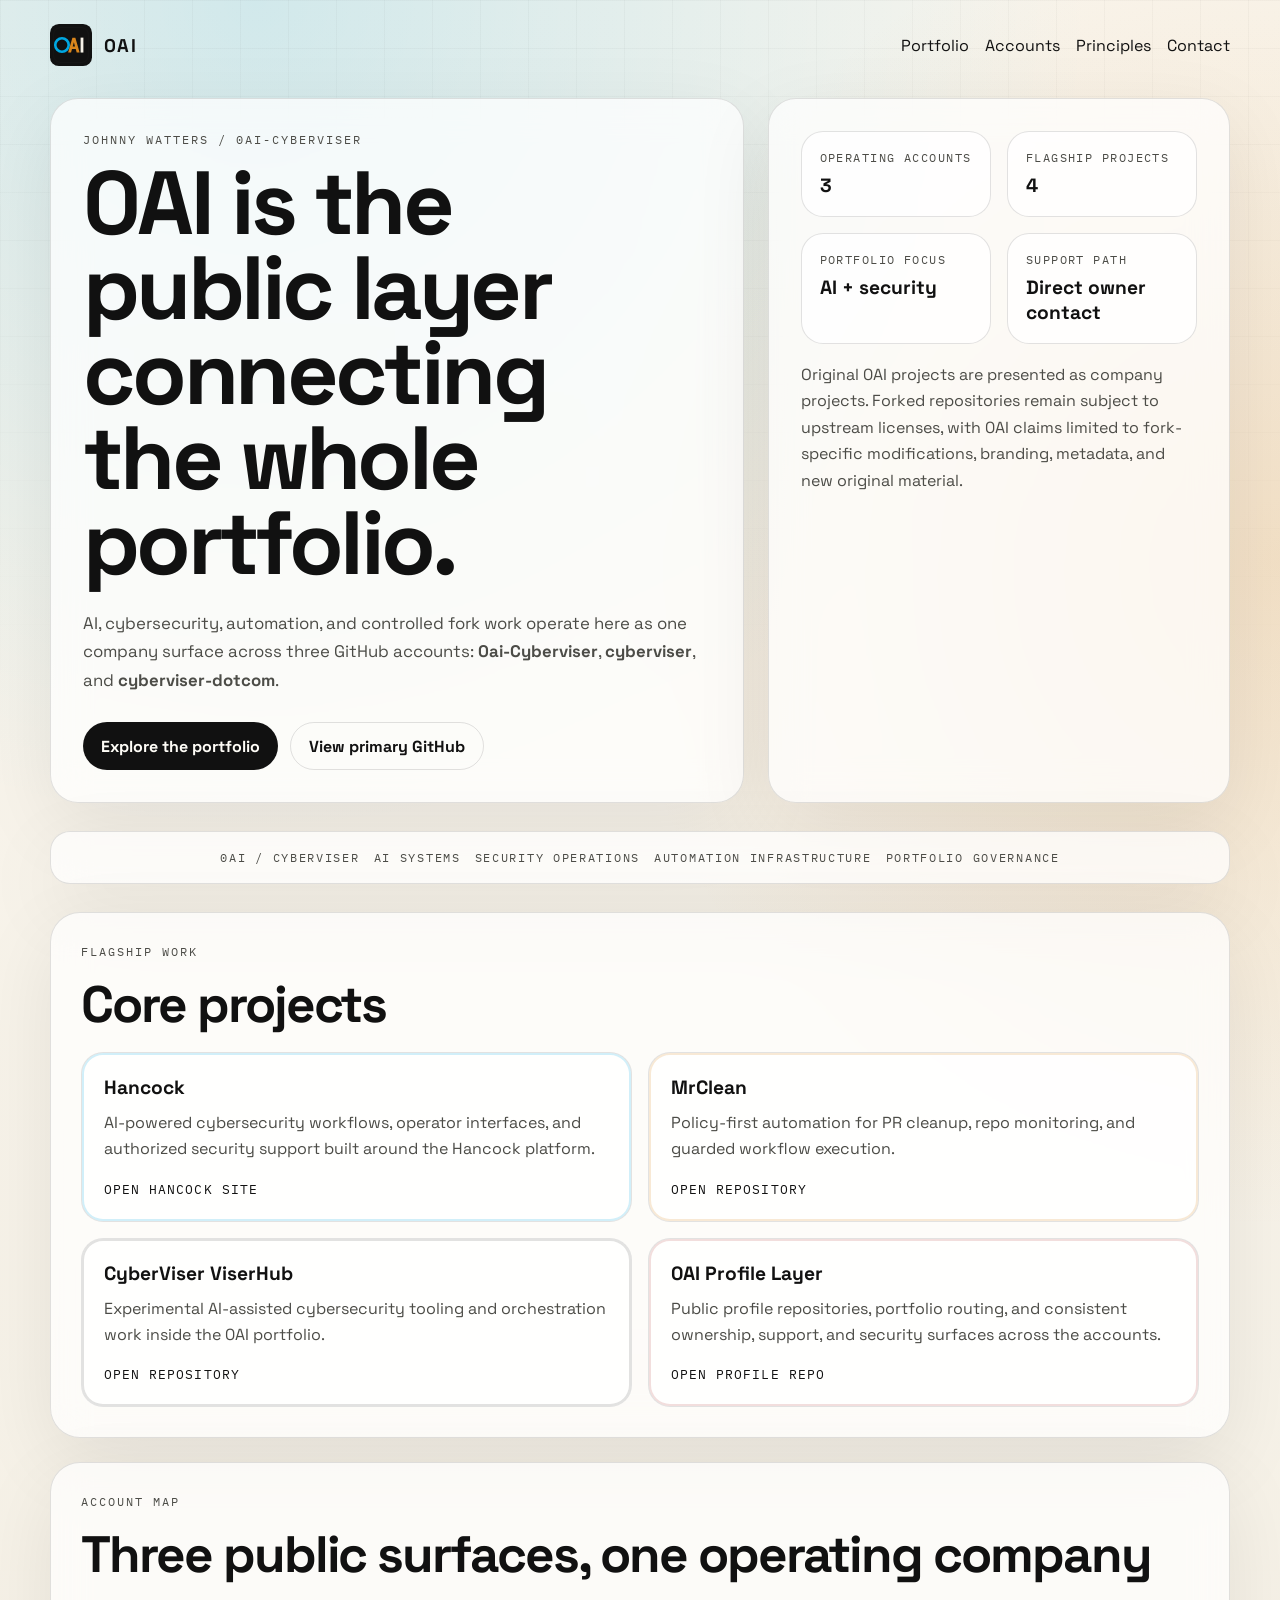
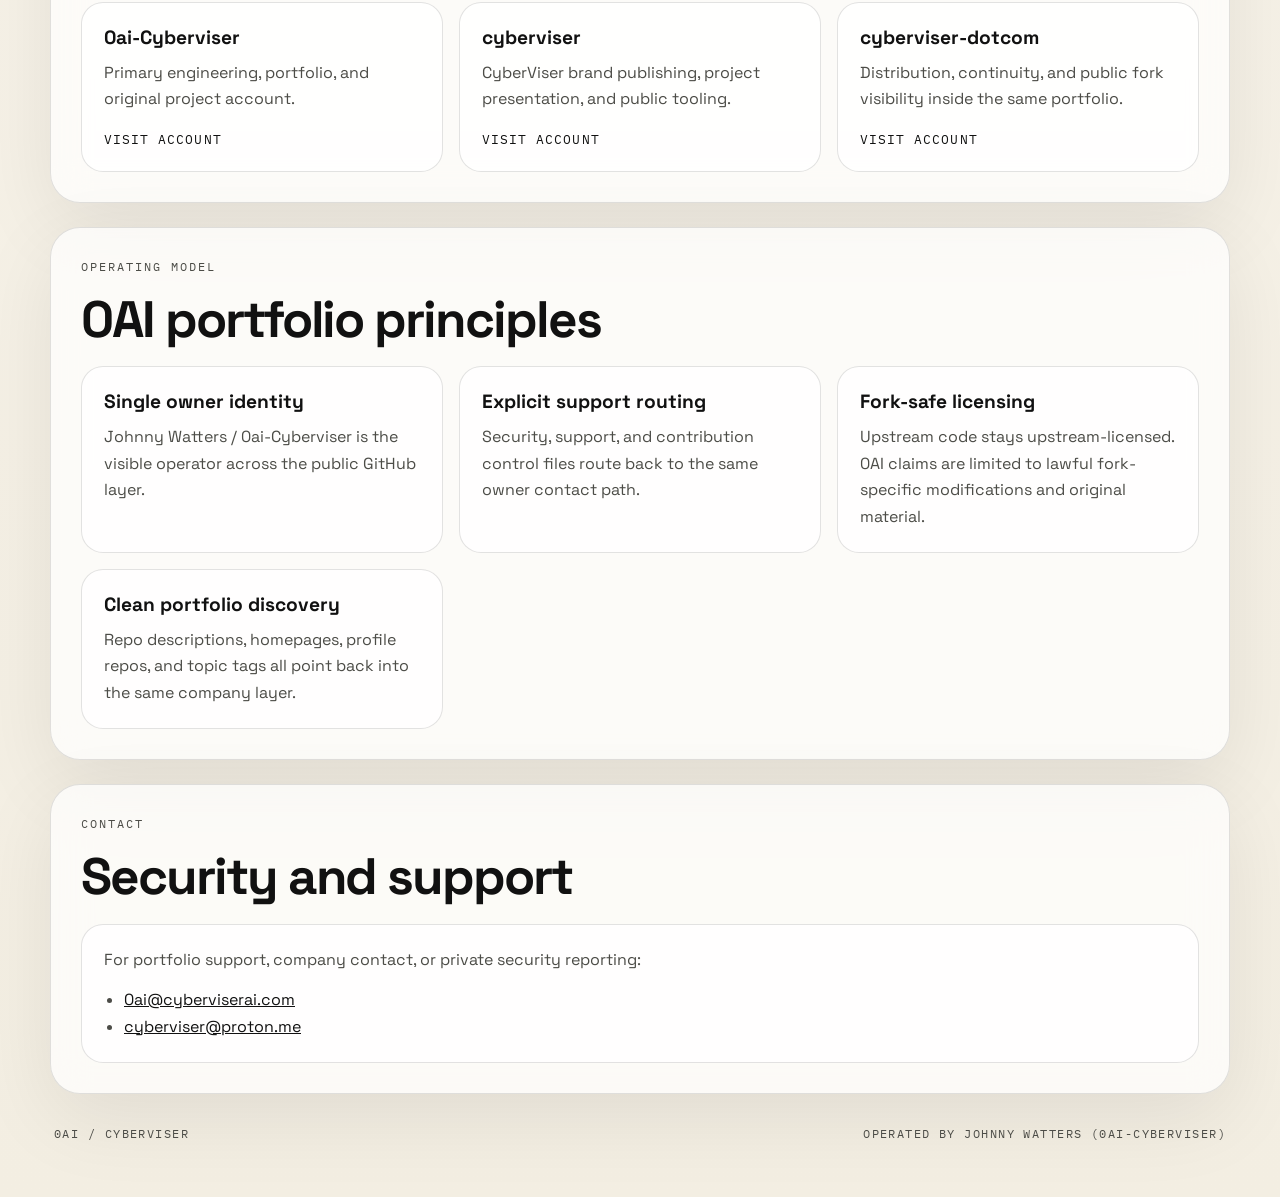
==== index.html @ 84fd2344 "Add 0AI landing site" ====
<!DOCTYPE html>
<html lang="en">
  <head>
    <meta charset="utf-8" />
    <meta name="viewport" content="width=device-width, initial-scale=1" />
    <title>0AI | Portfolio Hub</title>
    <meta
      name="description"
      content="0AI is the public portfolio hub for Johnny Watters (0ai-Cyberviser), connecting AI, cybersecurity, and automation projects across the 0ai-Cyberviser, cyberviser, and cyberviser-dotcom GitHub accounts."
    />
    <meta property="og:title" content="0AI | Portfolio Hub" />
    <meta
      property="og:description"
      content="AI, cybersecurity, and automation projects operated by Johnny Watters (0ai-Cyberviser) under 0AI."
    />
    <meta property="og:type" content="website" />
    <meta property="og:image" content="assets/0ai-social-card.png" />
    <meta property="og:image:alt" content="0AI portfolio hub social card" />
    <meta name="twitter:card" content="summary_large_image" />
    <meta name="twitter:title" content="0AI | Portfolio Hub" />
    <meta
      name="twitter:description"
      content="AI, cybersecurity, and automation projects operated by Johnny Watters (0ai-Cyberviser) under 0AI."
    />
    <meta name="twitter:image" content="assets/0ai-social-card.png" />
    <link rel="preconnect" href="https://fonts.googleapis.com" />
    <link rel="preconnect" href="https://fonts.gstatic.com" crossorigin />
    <link
      href="https://fonts.googleapis.com/css2?family=IBM+Plex+Mono:wght@400;500;600&family=Space+Grotesk:wght@400;500;700&display=swap"
      rel="stylesheet"
    />
    <link rel="icon" href="assets/favicon.svg" type="image/svg+xml" />
    <link rel="manifest" href="site.webmanifest" />
    <link rel="stylesheet" href="styles.css" />
  </head>
  <body>
    <div class="page-shell">
      <header class="site-header">
        <a class="brand" href="#top" aria-label="0AI home">
          <img src="assets/0ai-mark.svg" alt="" />
          <span>0AI</span>
        </a>
        <nav class="site-nav" aria-label="Primary">
          <a href="#portfolio">Portfolio</a>
          <a href="#accounts">Accounts</a>
          <a href="#principles">Principles</a>
          <a href="#contact">Contact</a>
        </nav>
      </header>

      <main id="top">
        <section class="hero">
          <div class="hero-copy">
            <p class="eyebrow">Johnny Watters / 0ai-Cyberviser</p>
            <h1>0AI is the public layer connecting the whole portfolio.</h1>
            <p class="hero-text">
              AI, cybersecurity, automation, and controlled fork work operate
              here as one company surface across three GitHub accounts:
              <strong>0ai-Cyberviser</strong>, <strong>cyberviser</strong>, and
              <strong>cyberviser-dotcom</strong>.
            </p>
            <div class="hero-actions">
              <a class="primary-action" href="#portfolio">Explore the portfolio</a>
              <a class="secondary-action" href="https://github.com/0ai-Cyberviser">
                View primary GitHub
              </a>
            </div>
          </div>
          <div class="hero-panel">
            <div class="hero-panel-grid">
              <div class="metric-card">
                <span class="metric-label">Operating accounts</span>
                <strong>3</strong>
              </div>
              <div class="metric-card">
                <span class="metric-label">Flagship projects</span>
                <strong>4</strong>
              </div>
              <div class="metric-card">
                <span class="metric-label">Portfolio focus</span>
                <strong>AI + security</strong>
              </div>
              <div class="metric-card">
                <span class="metric-label">Support path</span>
                <strong>Direct owner contact</strong>
              </div>
            </div>
            <p class="panel-note">
              Original 0AI projects are presented as company projects. Forked
              repositories remain subject to upstream licenses, with 0AI claims
              limited to fork-specific modifications, branding, metadata, and
              new original material.
            </p>
          </div>
        </section>

        <section class="stripe-callout">
          <span>0AI / CyberViser</span>
          <span>AI systems</span>
          <span>security operations</span>
          <span>automation infrastructure</span>
          <span>portfolio governance</span>
        </section>

        <section class="section-block" id="portfolio">
          <div class="section-head">
            <p class="eyebrow">Flagship work</p>
            <h2>Core projects</h2>
          </div>
          <div class="project-grid">
            <article class="project-card accent-cyan">
              <h3>Hancock</h3>
              <p>
                AI-powered cybersecurity workflows, operator interfaces, and
                authorized security support built around the Hancock platform.
              </p>
              <a href="https://cyberviser.github.io/Hancock/">Open Hancock site</a>
            </article>
            <article class="project-card accent-gold">
              <h3>MrClean</h3>
              <p>
                Policy-first automation for PR cleanup, repo monitoring, and
                guarded workflow execution.
              </p>
              <a href="https://github.com/0ai-Cyberviser/mrclean">Open repository</a>
            </article>
            <article class="project-card accent-ink">
              <h3>CyberViser ViserHub</h3>
              <p>
                Experimental AI-assisted cybersecurity tooling and orchestration
                work inside the 0AI portfolio.
              </p>
              <a href="https://github.com/0ai-Cyberviser/CyberViser-ViserHub">
                Open repository
              </a>
            </article>
            <article class="project-card accent-rose">
              <h3>0AI Profile Layer</h3>
              <p>
                Public profile repositories, portfolio routing, and consistent
                ownership, support, and security surfaces across the accounts.
              </p>
              <a href="https://github.com/0ai-Cyberviser/0ai-Cyberviser">
                Open profile repo
              </a>
            </article>
          </div>
        </section>

        <section class="section-block" id="accounts">
          <div class="section-head">
            <p class="eyebrow">Account map</p>
            <h2>Three public surfaces, one operating company</h2>
          </div>
          <div class="account-grid">
            <article class="account-card">
              <h3>0ai-Cyberviser</h3>
              <p>Primary engineering, portfolio, and original project account.</p>
              <a href="https://github.com/0ai-Cyberviser">Visit account</a>
            </article>
            <article class="account-card">
              <h3>cyberviser</h3>
              <p>CyberViser brand publishing, project presentation, and public tooling.</p>
              <a href="https://github.com/cyberviser">Visit account</a>
            </article>
            <article class="account-card">
              <h3>cyberviser-dotcom</h3>
              <p>Distribution, continuity, and public fork visibility inside the same portfolio.</p>
              <a href="https://github.com/cyberviser-dotcom">Visit account</a>
            </article>
          </div>
        </section>

        <section class="section-block principles" id="principles">
          <div class="section-head">
            <p class="eyebrow">Operating model</p>
            <h2>0AI portfolio principles</h2>
          </div>
          <div class="principle-list">
            <article>
              <h3>Single owner identity</h3>
              <p>
                Johnny Watters / 0ai-Cyberviser is the visible operator across
                the public GitHub layer.
              </p>
            </article>
            <article>
              <h3>Explicit support routing</h3>
              <p>
                Security, support, and contribution control files route back to
                the same owner contact path.
              </p>
            </article>
            <article>
              <h3>Fork-safe licensing</h3>
              <p>
                Upstream code stays upstream-licensed. 0AI claims are limited to
                lawful fork-specific modifications and original material.
              </p>
            </article>
            <article>
              <h3>Clean portfolio discovery</h3>
              <p>
                Repo descriptions, homepages, profile repos, and topic tags all
                point back into the same company layer.
              </p>
            </article>
          </div>
        </section>

        <section class="section-block contact-block" id="contact">
          <div class="section-head">
            <p class="eyebrow">Contact</p>
            <h2>Security and support</h2>
          </div>
          <div class="contact-panel">
            <p>
              For portfolio support, company contact, or private security
              reporting:
            </p>
            <ul>
              <li><a href="mailto:0ai@cyberviserai.com">0ai@cyberviserai.com</a></li>
              <li><a href="mailto:cyberviser@proton.me">cyberviser@proton.me</a></li>
            </ul>
          </div>
        </section>
      </main>

      <footer class="site-footer">
        <span>0AI / CyberViser</span>
        <span>Operated by Johnny Watters (0ai-Cyberviser)</span>
      </footer>
    </div>
  </body>
</html>
---- styles.css ----
:root {
  --bg: #f6f2e8;
  --paper: rgba(255, 255, 255, 0.72);
  --ink: #111111;
  --muted: #4c4c47;
  --line: rgba(17, 17, 17, 0.12);
  --cyan: #00a7e1;
  --gold: #d9851c;
  --rose: #b54a4a;
  --foam: #fffdf7;
  --shadow: 0 24px 80px rgba(17, 17, 17, 0.08);
}

* {
  box-sizing: border-box;
}

html {
  scroll-behavior: smooth;
}

body {
  margin: 0;
  min-height: 100vh;
  background:
    radial-gradient(circle at 20% 0%, rgba(0, 167, 225, 0.16), transparent 28%),
    radial-gradient(circle at 100% 20%, rgba(217, 133, 28, 0.18), transparent 26%),
    linear-gradient(180deg, #f9f5ed 0%, #f3eee2 100%);
  color: var(--ink);
  font-family: "Space Grotesk", system-ui, sans-serif;
}

body::before {
  content: "";
  position: fixed;
  inset: 0;
  background-image:
    linear-gradient(rgba(17, 17, 17, 0.04) 1px, transparent 1px),
    linear-gradient(90deg, rgba(17, 17, 17, 0.04) 1px, transparent 1px);
  background-size: 48px 48px;
  pointer-events: none;
  mask-image: linear-gradient(180deg, rgba(0, 0, 0, 0.7), transparent 80%);
}

.page-shell {
  position: relative;
  width: min(1180px, calc(100vw - 32px));
  margin: 0 auto;
  padding: 24px 0 56px;
}

.site-header,
.hero,
.section-block,
.stripe-callout,
.site-footer {
  position: relative;
  z-index: 1;
}

.site-header {
  display: flex;
  align-items: center;
  justify-content: space-between;
  gap: 24px;
  margin-bottom: 32px;
}

.brand {
  display: inline-flex;
  align-items: center;
  gap: 12px;
  color: var(--ink);
  text-decoration: none;
  font-size: 1.15rem;
  font-weight: 700;
  letter-spacing: 0.08em;
  text-transform: uppercase;
}

.brand img {
  width: 42px;
  height: 42px;
}

.site-nav {
  display: flex;
  flex-wrap: wrap;
  gap: 16px;
}

.site-nav a,
.project-card a,
.account-card a {
  color: var(--ink);
  text-decoration: none;
}

.site-nav a:hover,
.project-card a:hover,
.account-card a:hover {
  text-decoration: underline;
  text-decoration-thickness: 2px;
}

.hero {
  display: grid;
  grid-template-columns: 1.2fr 0.8fr;
  gap: 24px;
  align-items: stretch;
  margin-bottom: 28px;
}

.hero-copy,
.hero-panel,
.section-block,
.stripe-callout {
  background: var(--paper);
  border: 1px solid var(--line);
  backdrop-filter: blur(18px);
  box-shadow: var(--shadow);
}

.hero-copy,
.hero-panel {
  border-radius: 28px;
  padding: 32px;
}

.eyebrow {
  margin: 0 0 14px;
  color: var(--muted);
  font-family: "IBM Plex Mono", monospace;
  font-size: 0.78rem;
  letter-spacing: 0.16em;
  text-transform: uppercase;
}

.hero h1,
.section-head h2 {
  margin: 0;
  line-height: 0.95;
  letter-spacing: -0.04em;
}

.hero h1 {
  font-size: clamp(3rem, 7vw, 5.8rem);
  max-width: 10ch;
}

.hero-text {
  max-width: 58ch;
  margin: 22px 0 0;
  font-size: 1.05rem;
  line-height: 1.7;
  color: var(--muted);
}

.hero-actions {
  display: flex;
  flex-wrap: wrap;
  gap: 12px;
  margin-top: 28px;
}

.hero-actions a {
  display: inline-flex;
  align-items: center;
  justify-content: center;
  min-height: 48px;
  padding: 0 18px;
  border-radius: 999px;
  text-decoration: none;
  font-weight: 700;
}

.primary-action {
  background: var(--ink);
  color: var(--foam);
}

.secondary-action {
  border: 1px solid var(--line);
  color: var(--ink);
}

.hero-panel-grid,
.project-grid,
.account-grid,
.principle-list {
  display: grid;
  gap: 16px;
}

.hero-panel-grid {
  grid-template-columns: repeat(2, minmax(0, 1fr));
}

.metric-card,
.project-card,
.account-card,
.principle-list article,
.contact-panel {
  border-radius: 22px;
  border: 1px solid var(--line);
  background: rgba(255, 255, 255, 0.78);
}

.metric-card {
  padding: 18px;
}

.metric-label {
  display: block;
  color: var(--muted);
  font-family: "IBM Plex Mono", monospace;
  font-size: 0.75rem;
  letter-spacing: 0.12em;
  text-transform: uppercase;
}

.metric-card strong {
  display: block;
  margin-top: 8px;
  font-size: 1.2rem;
}

.panel-note {
  margin: 18px 0 0;
  color: var(--muted);
  line-height: 1.65;
}

.stripe-callout {
  display: flex;
  flex-wrap: wrap;
  gap: 14px;
  align-items: center;
  justify-content: center;
  margin-bottom: 28px;
  border-radius: 20px;
  padding: 18px 22px;
  color: var(--muted);
  font-family: "IBM Plex Mono", monospace;
  font-size: 0.76rem;
  letter-spacing: 0.14em;
  text-transform: uppercase;
}

.section-block {
  border-radius: 30px;
  padding: 30px;
  margin-bottom: 24px;
}

.section-head {
  display: flex;
  flex-direction: column;
  gap: 8px;
  margin-bottom: 22px;
}

.section-head h2 {
  font-size: clamp(2rem, 4vw, 3.4rem);
}

.project-grid {
  grid-template-columns: repeat(2, minmax(0, 1fr));
}

.account-grid,
.principle-list {
  grid-template-columns: repeat(3, minmax(0, 1fr));
}

.project-card,
.account-card,
.principle-list article,
.contact-panel {
  padding: 22px;
}

.project-card h3,
.account-card h3,
.principle-list h3 {
  margin: 0 0 10px;
  font-size: 1.2rem;
}

.project-card p,
.account-card p,
.principle-list p,
.contact-panel p,
.contact-panel li {
  margin: 0;
  color: var(--muted);
  line-height: 1.65;
}

.project-card a,
.account-card a {
  display: inline-block;
  margin-top: 18px;
  font-family: "IBM Plex Mono", monospace;
  font-size: 0.82rem;
  letter-spacing: 0.08em;
  text-transform: uppercase;
}

.accent-cyan {
  box-shadow: inset 0 0 0 2px rgba(0, 167, 225, 0.18);
}

.accent-gold {
  box-shadow: inset 0 0 0 2px rgba(217, 133, 28, 0.18);
}

.accent-ink {
  box-shadow: inset 0 0 0 2px rgba(17, 17, 17, 0.12);
}

.accent-rose {
  box-shadow: inset 0 0 0 2px rgba(181, 74, 74, 0.18);
}

.contact-panel ul {
  padding-left: 20px;
  margin: 14px 0 0;
}

.contact-panel a {
  color: var(--ink);
}

.site-footer {
  display: flex;
  flex-wrap: wrap;
  gap: 12px 24px;
  justify-content: space-between;
  padding: 8px 4px 0;
  color: var(--muted);
  font-family: "IBM Plex Mono", monospace;
  font-size: 0.75rem;
  letter-spacing: 0.12em;
  text-transform: uppercase;
}

@media (max-width: 960px) {
  .hero,
  .project-grid,
  .account-grid,
  .principle-list {
    grid-template-columns: 1fr;
  }

  .site-header {
    flex-direction: column;
    align-items: flex-start;
  }

  .hero h1 {
    max-width: none;
  }
}

@media (max-width: 640px) {
  .page-shell {
    width: min(100vw - 20px, 1180px);
    padding-top: 14px;
  }

  .hero-copy,
  .hero-panel,
  .section-block {
    padding: 22px;
    border-radius: 24px;
  }

  .hero-panel-grid {
    grid-template-columns: 1fr;
  }

  .stripe-callout {
    justify-content: flex-start;
  }
}
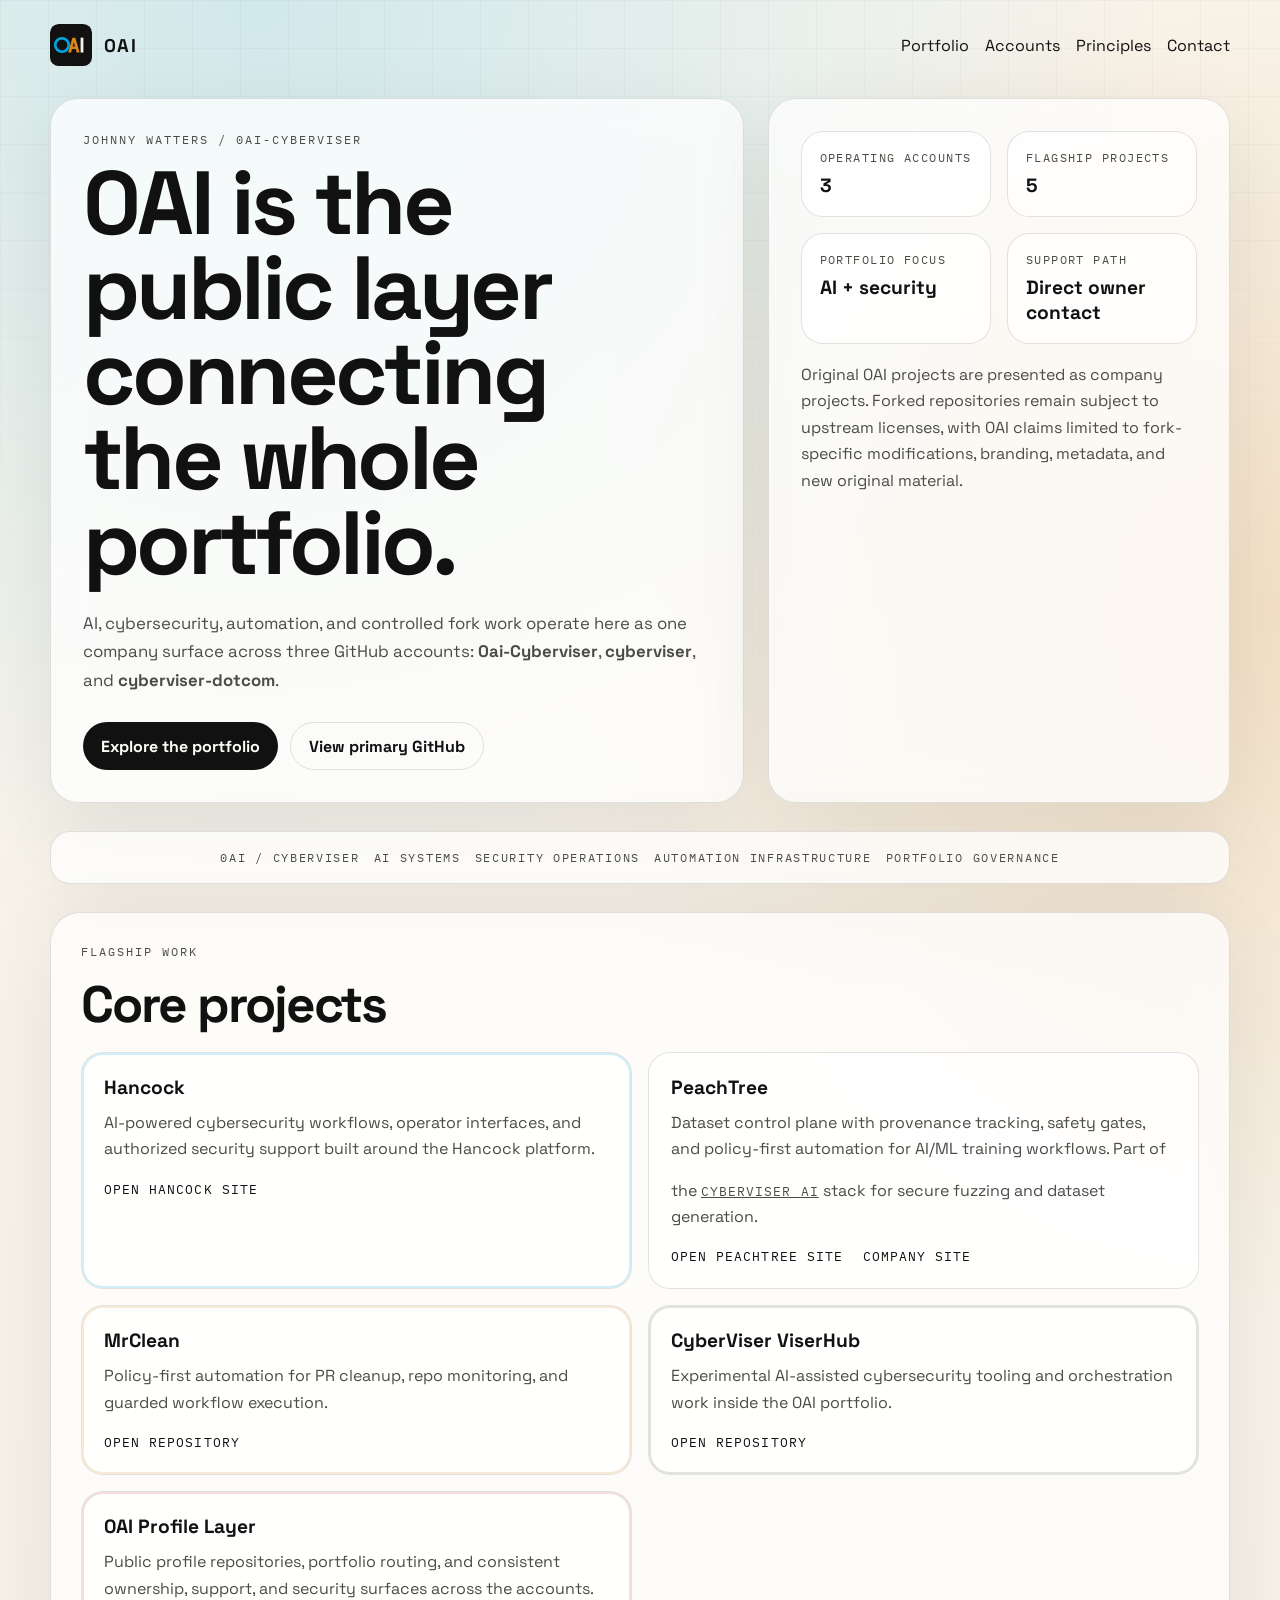
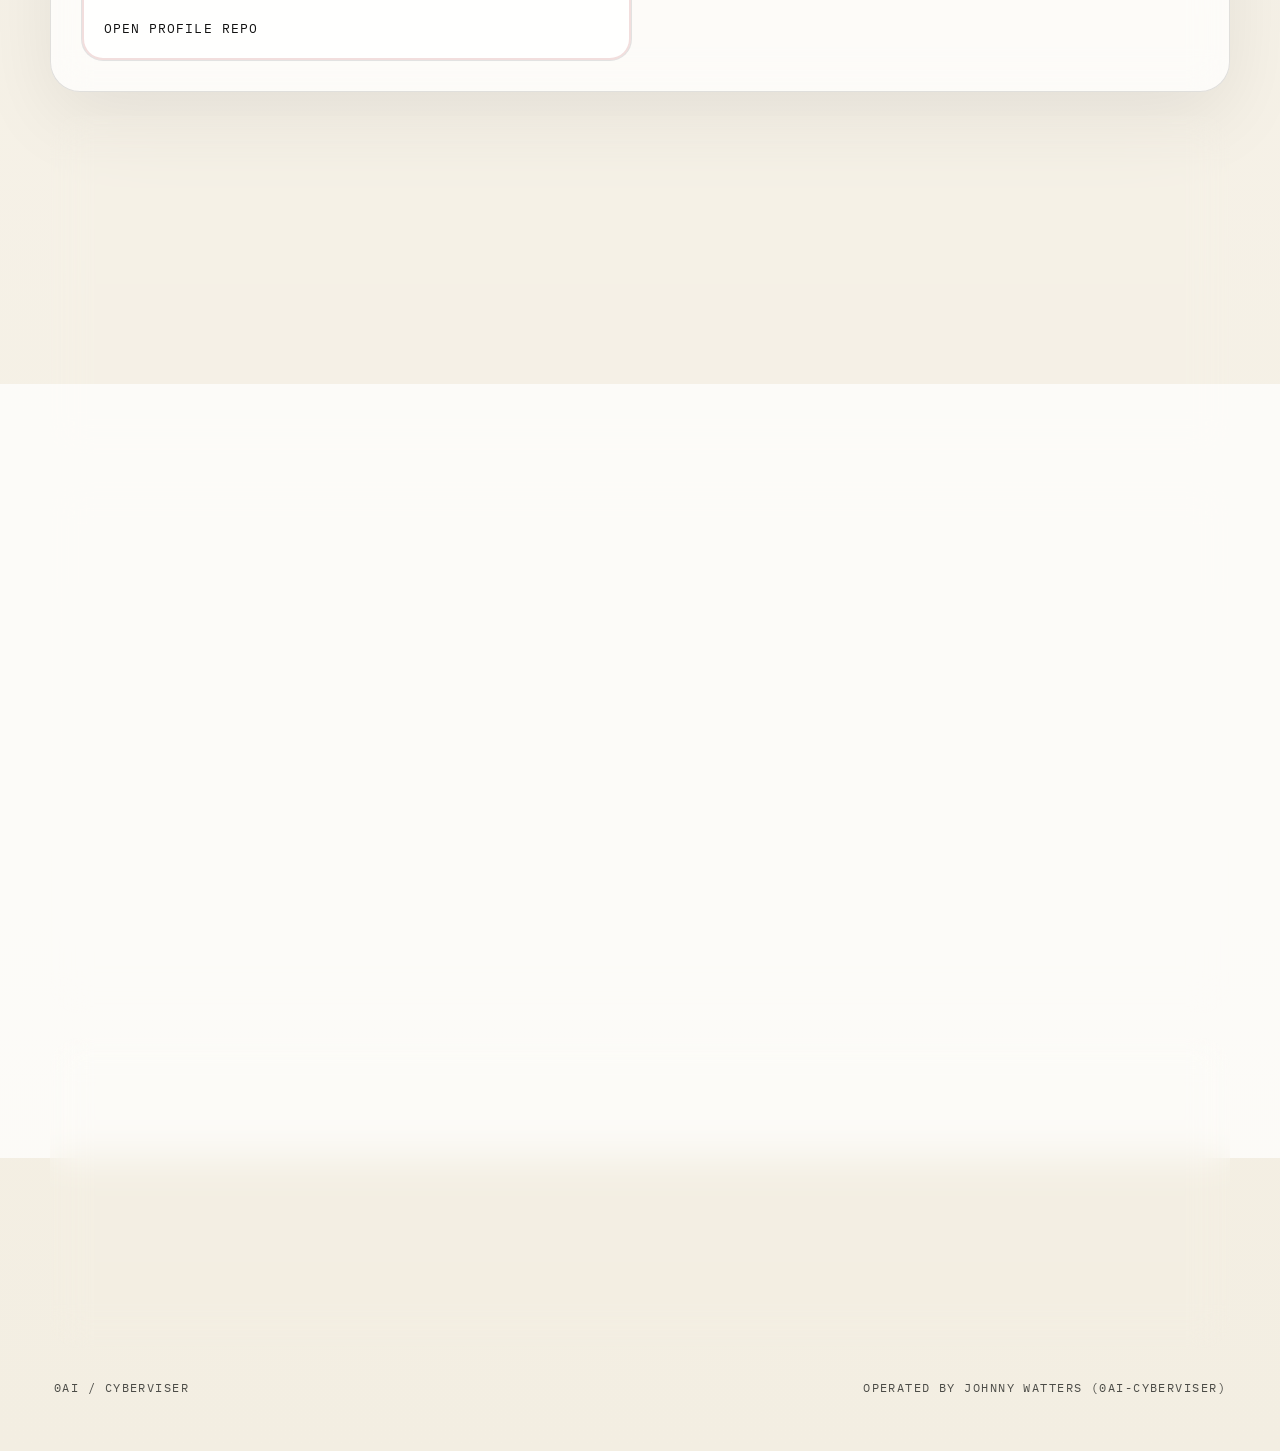
==== commit 5b1852d3: "feat: add PeachTree to portfolio Add PeachTree dataset control plane to 0AI portfolio.  CHANGES: - A" ====
--- a/index.html
+++ b/index.html
@@ -74,7 +74,7 @@
               </div>
               <div class="metric-card">
                 <span class="metric-label">Flagship projects</span>
-                <strong>4</strong>
+                <strong>5</strong>
               </div>
               <div class="metric-card">
                 <span class="metric-label">Portfolio focus</span>
@@ -108,7 +108,7 @@
             <h2>Core projects</h2>
           </div>
           <div class="project-grid">
-            <article class="project-card accent-cyan">
+            <article class="project-card accent-cyan" id="project-hancock">
               <h3>Hancock</h3>
               <p>
                 AI-powered cybersecurity workflows, operator interfaces, and
@@ -116,7 +116,18 @@
               </p>
               <a href="https://cyberviser.github.io/Hancock/">Open Hancock site</a>
             </article>
-            <article class="project-card accent-gold">
+            <article class="project-card accent-green" id="project-peachtree">
+              <h3>PeachTree</h3>
+              <p>
+                Dataset control plane with provenance tracking, safety gates, and
+                policy-first automation for AI/ML training workflows. Part of the
+                <a href="https://cyberviserai.com/" style="color: inherit; text-decoration: underline;">CyberViser AI</a> stack for
+                secure fuzzing and dataset generation.
+              </p>
+              <a href="https://0ai-cyberviser.github.io/PeachTree/">Open PeachTree site</a>
+              <a href="https://cyberviserai.com/" style="margin-left: 1rem;">Company site</a>
+            </article>
+            <article class="project-card accent-gold" id="project-mrclean">
               <h3>MrClean</h3>
               <p>
                 Policy-first automation for PR cleanup, repo monitoring, and
@@ -124,7 +135,7 @@
               </p>
               <a href="https://github.com/0ai-Cyberviser/mrclean">Open repository</a>
             </article>
-            <article class="project-card accent-ink">
+            <article class="project-card accent-ink" id="project-viserhub">
               <h3>CyberViser ViserHub</h3>
               <p>
                 Experimental AI-assisted cybersecurity tooling and orchestration
@@ -134,7 +145,7 @@
                 Open repository
               </a>
             </article>
-            <article class="project-card accent-rose">
+            <article class="project-card accent-rose" id="project-profile-layer">
               <h3>0AI Profile Layer</h3>
               <p>
                 Public profile repositories, portfolio routing, and consistent
